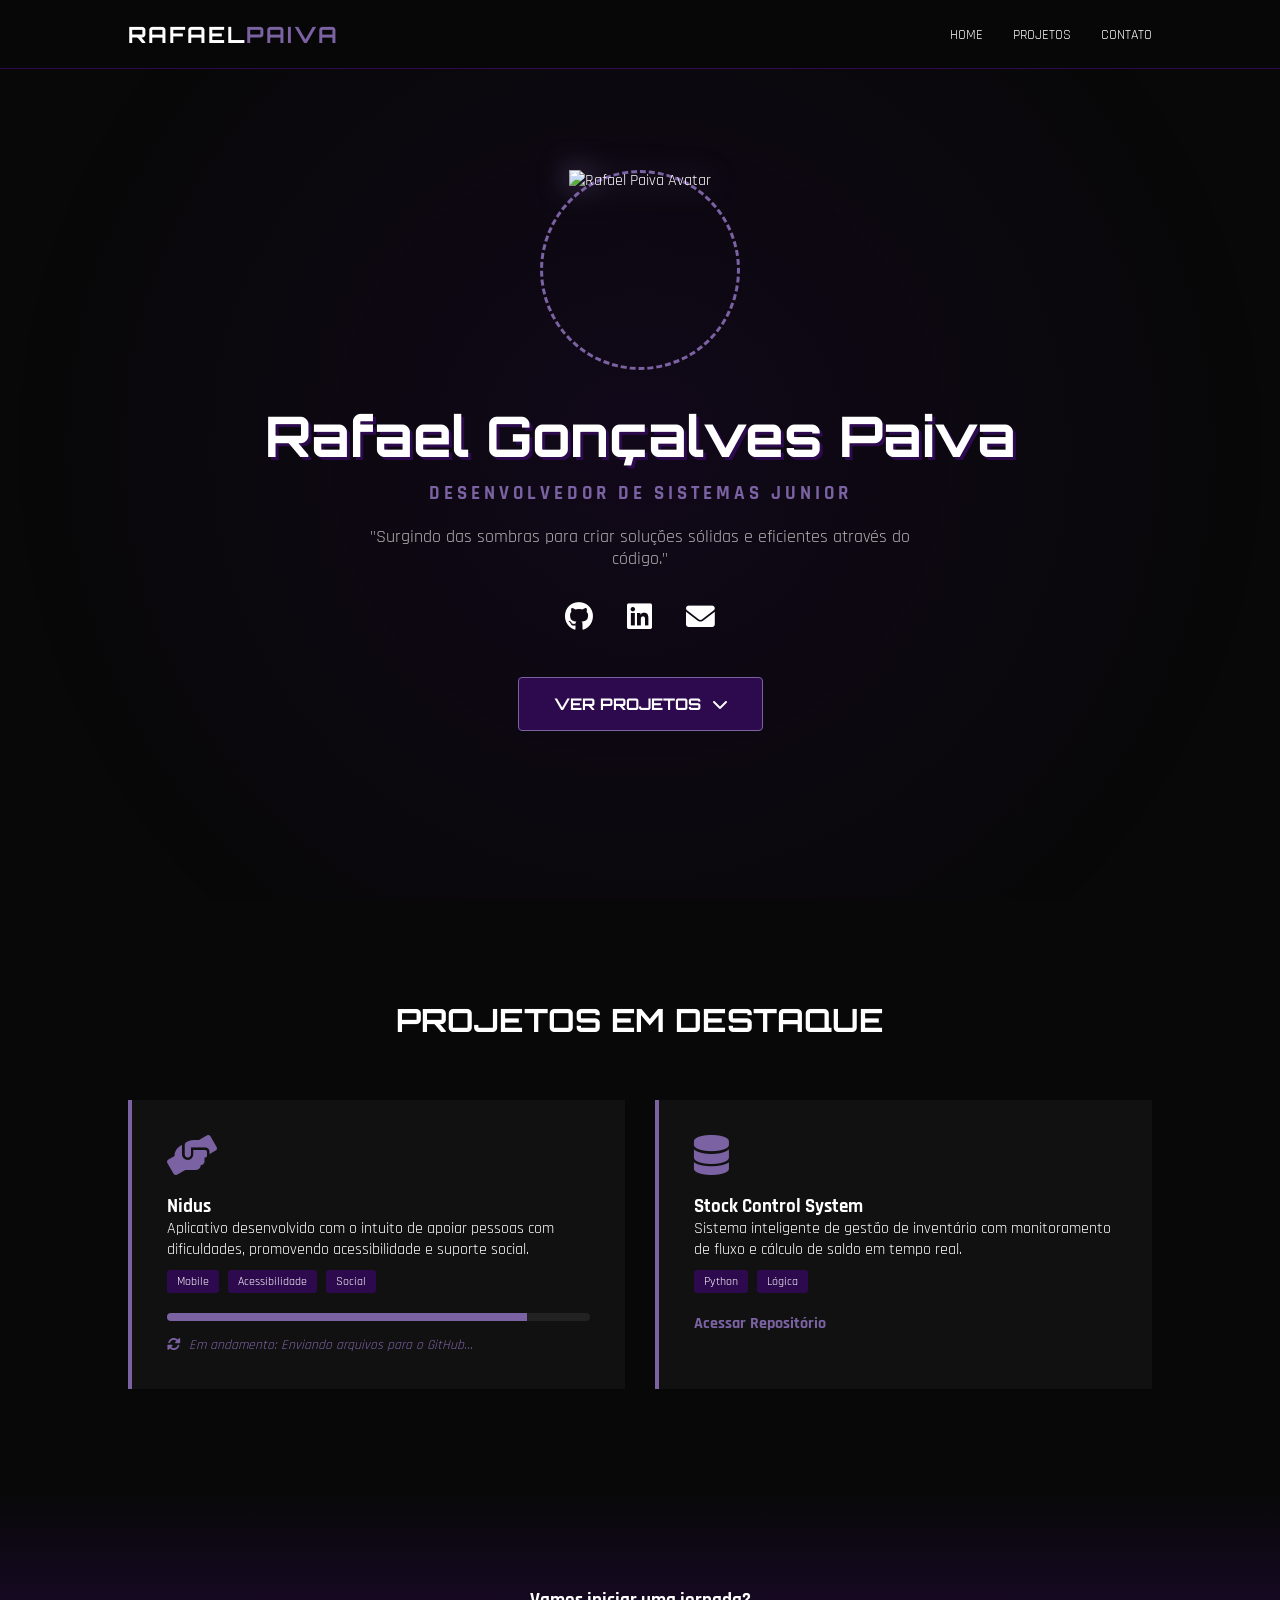
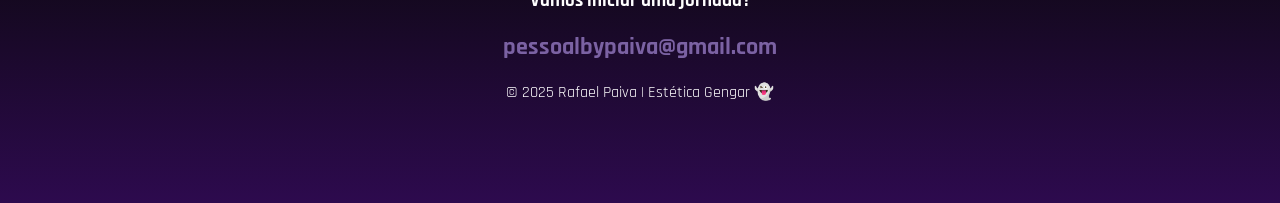
==== index.html @ 77293645 "Add files via upload Primeiro upload do meu portfólio" ====
<!DOCTYPE html>
<html lang="pt-br">
<head>
    <meta charset="UTF-8">
    <meta name="viewport" content="width=device-width, initial-scale=1.0">
    <title>Rafael Paiva | Dev Jr</title>
    <link rel="stylesheet" href="https://cdnjs.cloudflare.com/ajax/libs/font-awesome/6.0.0/css/all.min.css">
    <link href="https://fonts.googleapis.com/css2?family=Orbitron:wght@400;700&family=Rajdhani:wght@300;500;700&display=swap" rel="stylesheet">
    <link rel="stylesheet" href="style.css">
</head>
<body>

    <div class="fog-overlay"></div>

    <img src="https://assets.pokemon.com/assets/cms2/img/pokedex/full/094.png" id="ghost-gengar" class="hidden">
    <audio id="ghost-sound" src="https://www.myinstants.com/media/sounds/gengar.mp3"></audio>

    <nav>
        <div class="logo">RAFAEL<span class="highlight">PAIVA</span></div>
        <ul>
            <li><a href="#home">Home</a></li>
            <li><a href="#projetos">Projetos</a></li>
            <li><a href="#contato">Contato</a></li>
        </ul>
    </nav>

    <header id="home">
        <div class="hero-content">
            <div class="profile-card" title="Clique para um susto!">
                <div class="profile-ring"></div>
                <img src="https://assets.pokemon.com/assets/cms2/img/pokedex/full/094.png" alt="Rafael Paiva Avatar" class="profile-img">
            </div>

            <h1 class="glitch-text">Rafael Gonçalves Paiva</h1>
            <p class="role">DESENVOLVEDOR DE SISTEMAS JUNIOR</p>
            <p class="bio">"Surgindo das sombras para criar soluções sólidas e eficientes através do código."</p>
            
            <div class="social-box">
                <a href="https://github.com/Donaikk" target="_blank" title="GitHub"><i class="fab fa-github"></i></a>
                <a href="https://www.linkedin.com/in/rafael-paiva-1962093a1" target="_blank" title="LinkedIn"><i class="fab fa-linkedin"></i></a>
                <a href="mailto:pessoalbypaiva@gmail.com" title="E-mail"><i class="fas fa-envelope"></i></a>
            </div>
            
            <a href="#projetos" class="cta-button">VER PROJETOS <i class="fas fa-chevron-down"></i></a>
        </div>
    </header>

    <section id="projetos">
        <h2 class="section-title">PROJETOS EM DESTAQUE</h2>
        <div class="grid">
            
            <div class="project-card">
                <i class="fas fa-hands-helping project-icon"></i>
                <h3>Nidus</h3>
                <p>Aplicativo desenvolvido com o intuito de apoiar pessoas com dificuldades, promovendo acessibilidade e suporte social.</p>
                <div class="tags"><span>Mobile</span> <span>Acessibilidade</span> <span>Social</span></div>
                <div class="status-bar">
                    <div class="progress" style="width: 85%;"></div>
                </div>
                <p class="upload-text"><i class="fas fa-sync-alt fa-spin"></i> Em andamento: Enviando arquivos para o GitHub...</p>
            </div>

            <div class="project-card">
                <i class="fas fa-database project-icon"></i>
                <h3>Stock Control System</h3>
                <p>Sistema inteligente de gestão de inventário com monitoramento de fluxo e cálculo de saldo em tempo real.</p>
                <div class="tags"><span>Python</span> <span>Lógica</span></div>
                <a href="https://github.com/Donaikk" target="_blank" class="link-github">Acessar Repositório</a>
            </div>

        </div>
    </section>

    <footer id="contato">
        <div class="footer-content">
            <h3>Vamos iniciar uma jornada?</h3>
            <a href="mailto:pessoalbypaiva@gmail.com" class="contact-link">pessoalbypaiva@gmail.com</a>
            <p>&copy; 2025 Rafael Paiva | Estética Gengar 👻</p>
        </div>
    </footer>

    <script src="script.js"></script>
</body>
</html>
---- style.css ----
/* Configurações de Cores e Fontes */
:root {
    --bg-dark: #080808;
    --gengar-purple: #7B62A3;
    --gengar-dark: #2d0a4e;
    --gengar-eye: #ff1744;
    --text-gray: #b0b0b0;
    --font-main: 'Rajdhani', sans-serif;
    --font-header: 'Orbitron', sans-serif;
}

* { 
    margin: 0; 
    padding: 0; 
    box-sizing: border-box; 
}

body {
    background-color: var(--bg-dark);
    color: white;
    font-family: var(--font-main);
    overflow-x: hidden;
    scroll-behavior: smooth;
}

/* Efeito de Névoa de fundo */
.fog-overlay {
    position: fixed;
    top: 0; left: 0; width: 100%; height: 100%;
    background: radial-gradient(circle at 50% 50%, rgba(45, 10, 78, 0.25) 0%, transparent 80%);
    pointer-events: none;
    z-index: 0;
}

/* Navegação */
nav {
    display: flex;
    justify-content: space-between;
    align-items: center;
    padding: 20px 10%;
    background: rgba(8, 8, 8, 0.9);
    position: fixed; 
    width: 100%; 
    z-index: 100;
    border-bottom: 1px solid var(--gengar-dark);
    backdrop-filter: blur(10px);
}

.logo { font-family: var(--font-header); font-weight: bold; font-size: 1.4rem; letter-spacing: 2px; }
.highlight { color: var(--gengar-purple); }

nav ul { display: flex; list-style: none; gap: 30px; }
nav a { color: white; text-decoration: none; text-transform: uppercase; font-size: 0.9rem; transition: 0.3s; }
nav a:hover { color: var(--gengar-eye); }

/* Seção Principal (Hero) */
header {
    height: 100vh;
    display: flex;
    align-items: center;
    justify-content: center;
    position: relative;
    z-index: 1;
}

.hero-content { 
    text-align: center; 
    display: flex;
    flex-direction: column;
    align-items: center; 
    width: 100%;
    padding: 20px;
}

/* Avatar Gengar com Efeito Vermelho no Hover */
.profile-card {
    position: relative;
    width: 200px;
    height: 200px;
    margin-bottom: 30px;
    cursor: pointer;
}

.profile-img {
    width: 100%;
    height: 100%;
    object-fit: contain;
    position: relative;
    z-index: 2;
    filter: drop-shadow(0 0 15px var(--gengar-purple));
    transition: 0.5s;
}

.profile-ring {
    position: absolute;
    top: 0; left: 0; width: 100%; height: 100%;
    border-radius: 50%;
    border: 3px dashed var(--gengar-purple);
    animation: rotate 12s linear infinite;
    transition: 0.5s;
}

.profile-card:hover .profile-ring { 
    border-color: var(--gengar-eye); 
    box-shadow: 0 0 25px var(--gengar-eye); 
}

.profile-card:hover .profile-img { 
    filter: drop-shadow(0 0 20px var(--gengar-eye)); 
}

@keyframes rotate { from { transform: rotate(0deg); } to { transform: rotate(360deg); } }

/* Textos Hero */
.glitch-text {
    font-family: var(--font-header);
    font-size: clamp(1.8rem, 5vw, 3.5rem);
    margin-bottom: 10px;
    text-shadow: 3px 3px var(--gengar-dark);
}

.role {
    font-size: 1.2rem;
    color: var(--gengar-purple);
    font-weight: 700;
    letter-spacing: 4px;
    margin-bottom: 20px;
}

.bio { max-width: 600px; font-size: 1.1rem; color: var(--text-gray); margin-bottom: 30px; }

.social-box a {
    font-size: 1.8rem;
    color: white;
    margin: 0 15px;
    transition: 0.3s;
}

.social-box a:hover { color: var(--gengar-eye); transform: translateY(-5px); }

/* Botão Centralizado */
.cta-button {
    display: flex;
    align-items: center;
    gap: 12px;
    margin-top: 40px;
    padding: 16px 35px;
    background: var(--gengar-dark);
    border: 1px solid var(--gengar-purple);
    color: white;
    text-decoration: none;
    font-weight: bold;
    border-radius: 4px;
    transition: 0.3s;
    width: fit-content;
    font-family: var(--font-header);
}

.cta-button:hover { 
    background: var(--gengar-eye); 
    border-color: white; 
    box-shadow: 0 0 20px rgba(255, 23, 68, 0.4);
    transform: translateY(-3px);
}

/* Grid de Projetos */
#projetos { padding: 100px 10%; position: relative; z-index: 1; }
.section-title { text-align: center; margin-bottom: 60px; font-family: var(--font-header); font-size: 2rem; }

.grid {
    display: grid;
    grid-template-columns: repeat(auto-fit, minmax(300px, 1fr));
    gap: 30px;
}

.project-card {
    background: #111;
    padding: 35px;
    border-left: 4px solid var(--gengar-purple);
    transition: 0.3s;
    position: relative;
}

.project-card:hover { border-left-color: var(--gengar-eye); background: #161616; transform: translateY(-5px); }

.project-icon { font-size: 2.5rem; color: var(--gengar-purple); margin-bottom: 20px; }

.tags span {
    display: inline-block;
    background: var(--gengar-dark);
    padding: 4px 10px;
    font-size: 0.75rem;
    border-radius: 3px;
    margin: 10px 5px 0 0;
}

.link-github { display: block; margin-top: 20px; color: var(--gengar-purple); text-decoration: none; font-weight: bold; }
.link-github:hover { color: var(--gengar-eye); }

/* Estilo Especial para Nidus (Upload em andamento) */
.status-bar { background: #222; height: 8px; border-radius: 4px; margin-top: 20px; overflow: hidden; }
.progress { background: var(--gengar-purple); height: 100%; transition: width 0.5s; }

.upload-text {
    font-size: 0.85rem;
    color: var(--gengar-purple);
    margin-top: 15px;
    font-style: italic;
    display: flex;
    align-items: center;
    gap: 8px;
}

/* Footer */
footer {
    padding: 100px 10%;
    text-align: center;
    background: linear-gradient(to top, var(--gengar-dark), var(--bg-dark));
}

.contact-link {
    font-size: 1.5rem;
    color: var(--gengar-purple);
    text-decoration: none;
    font-weight: bold;
    display: block;
    margin: 20px 0;
}

.contact-link:hover { color: var(--gengar-eye); }

/* CSS DO EASTER EGG */
#ghost-gengar {
    position: fixed; width: 120px; opacity: 0; z-index: 9999;
    pointer-events: none; transition: opacity 0.3s ease, transform 0.3s ease;
}
#ghost-gengar.visible { opacity: 0.7; transform: scale(1.2); }
.hidden { display: none; }

/* Responsividade */
@media (max-width: 768px) {
    nav ul { display: none; }
    .glitch-text { font-size: 2.2rem; }
}
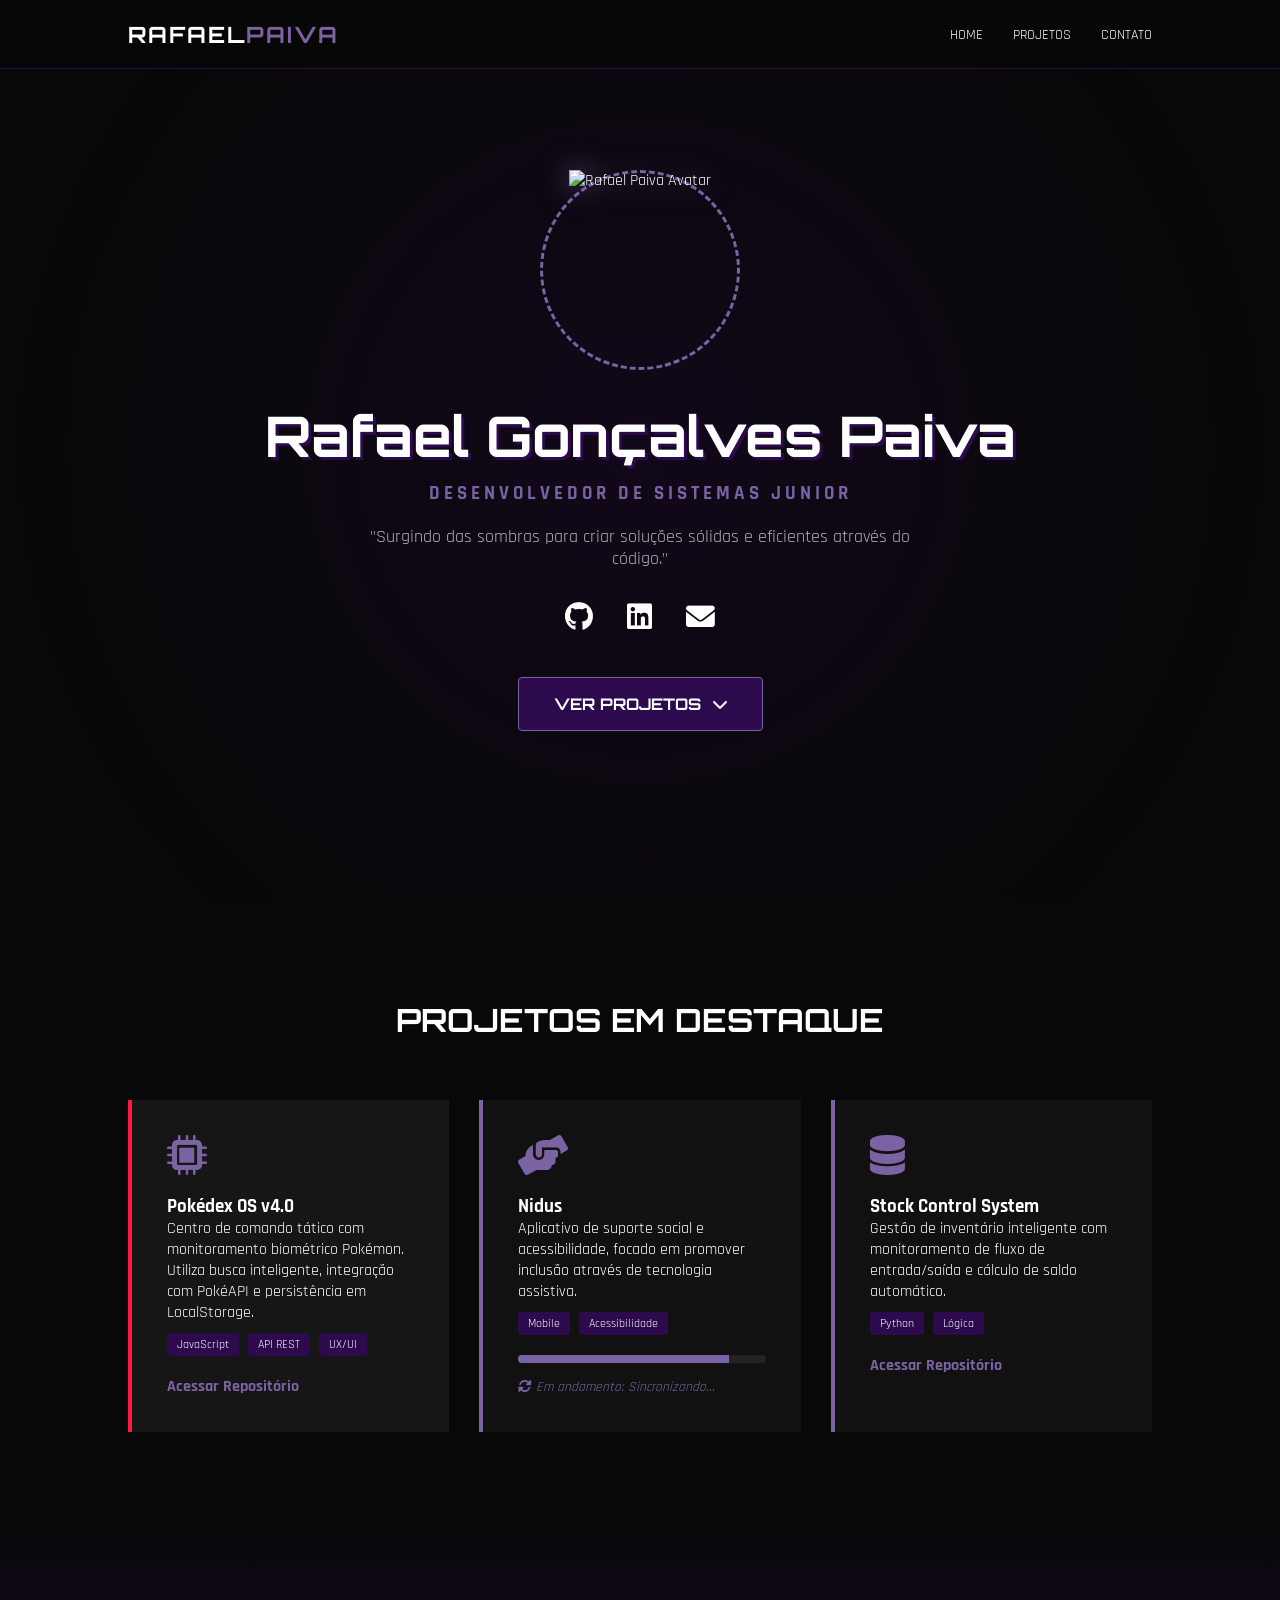
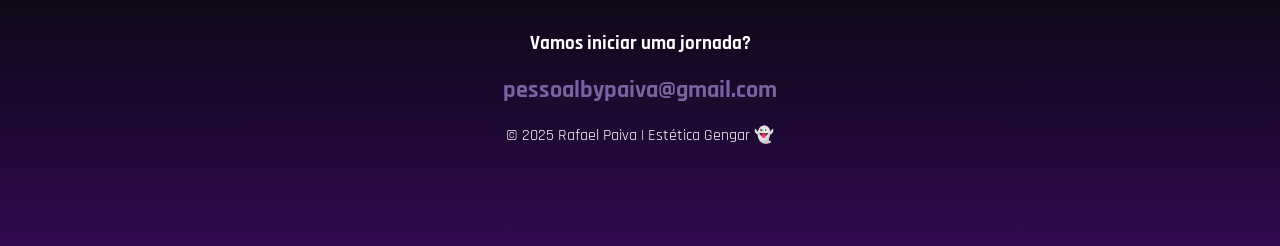
==== commit 7d873f1b: "Add files via upload" ====
--- a/index.html
+++ b/index.html
@@ -49,21 +49,29 @@
         <h2 class="section-title">PROJETOS EM DESTAQUE</h2>
         <div class="grid">
             
+            <div class="project-card highlighted">
+                <i class="fas fa-microchip project-icon"></i>
+                <h3>Pokédex OS v4.0</h3>
+                <p>Centro de comando tático com monitoramento biométrico Pokémon. Utiliza busca inteligente, integração com PokéAPI e persistência em LocalStorage.</p>
+                <div class="tags"><span>JavaScript</span> <span>API REST</span> <span>UX/UI</span></div>
+                <a href="https://github.com/Donaikk/Pok-dex-OS-v4.0---Command-Center" target="_blank" class="link-github">Acessar Repositório</a>
+            </div>
+
             <div class="project-card">
                 <i class="fas fa-hands-helping project-icon"></i>
                 <h3>Nidus</h3>
-                <p>Aplicativo desenvolvido com o intuito de apoiar pessoas com dificuldades, promovendo acessibilidade e suporte social.</p>
-                <div class="tags"><span>Mobile</span> <span>Acessibilidade</span> <span>Social</span></div>
+                <p>Aplicativo de suporte social e acessibilidade, focado em promover inclusão através de tecnologia assistiva.</p>
+                <div class="tags"><span>Mobile</span> <span>Acessibilidade</span></div>
                 <div class="status-bar">
                     <div class="progress" style="width: 85%;"></div>
                 </div>
-                <p class="upload-text"><i class="fas fa-sync-alt fa-spin"></i> Em andamento: Enviando arquivos para o GitHub...</p>
+                <p class="upload-text"><i class="fas fa-sync-alt fa-spin"></i> Em andamento: Sincronizando...</p>
             </div>
 
             <div class="project-card">
                 <i class="fas fa-database project-icon"></i>
                 <h3>Stock Control System</h3>
-                <p>Sistema inteligente de gestão de inventário com monitoramento de fluxo e cálculo de saldo em tempo real.</p>
+                <p>Gestão de inventário inteligente com monitoramento de fluxo de entrada/saída e cálculo de saldo automático.</p>
                 <div class="tags"><span>Python</span> <span>Lógica</span></div>
                 <a href="https://github.com/Donaikk" target="_blank" class="link-github">Acessar Repositório</a>
             </div>
--- a/style.css
+++ b/style.css
@@ -1,4 +1,3 @@
-/* Configurações de Cores e Fontes */
 :root {
     --bg-dark: #080808;
     --gengar-purple: #7B62A3;
@@ -9,11 +8,7 @@
     --font-header: 'Orbitron', sans-serif;
 }
 
-* { 
-    margin: 0; 
-    padding: 0; 
-    box-sizing: border-box; 
-}
+* { margin: 0; padding: 0; box-sizing: border-box; }
 
 body {
     background-color: var(--bg-dark);
@@ -23,7 +18,6 @@
     scroll-behavior: smooth;
 }
 
-/* Efeito de Névoa de fundo */
 .fog-overlay {
     position: fixed;
     top: 0; left: 0; width: 100%; height: 100%;
@@ -32,18 +26,11 @@
     z-index: 0;
 }
 
-/* Navegação */
 nav {
-    display: flex;
-    justify-content: space-between;
-    align-items: center;
-    padding: 20px 10%;
-    background: rgba(8, 8, 8, 0.9);
-    position: fixed; 
-    width: 100%; 
-    z-index: 100;
-    border-bottom: 1px solid var(--gengar-dark);
-    backdrop-filter: blur(10px);
+    display: flex; justify-content: space-between; align-items: center;
+    padding: 20px 10%; background: rgba(8, 8, 8, 0.9);
+    position: fixed; width: 100%; z-index: 100;
+    border-bottom: 1px solid var(--gengar-dark); backdrop-filter: blur(10px);
 }
 
 .logo { font-family: var(--font-header); font-weight: bold; font-size: 1.4rem; letter-spacing: 2px; }
@@ -53,192 +40,53 @@
 nav a { color: white; text-decoration: none; text-transform: uppercase; font-size: 0.9rem; transition: 0.3s; }
 nav a:hover { color: var(--gengar-eye); }
 
-/* Seção Principal (Hero) */
-header {
-    height: 100vh;
-    display: flex;
-    align-items: center;
-    justify-content: center;
-    position: relative;
-    z-index: 1;
-}
+header { height: 100vh; display: flex; align-items: center; justify-content: center; position: relative; z-index: 1; }
+.hero-content { text-align: center; display: flex; flex-direction: column; align-items: center; width: 100%; padding: 20px; }
 
-.hero-content { 
-    text-align: center; 
-    display: flex;
-    flex-direction: column;
-    align-items: center; 
-    width: 100%;
-    padding: 20px;
-}
+.profile-card { position: relative; width: 200px; height: 200px; margin-bottom: 30px; cursor: pointer; }
+.profile-img { width: 100%; height: 100%; object-fit: contain; position: relative; z-index: 2; filter: drop-shadow(0 0 15px var(--gengar-purple)); transition: 0.5s; }
+.profile-ring { position: absolute; top: 0; left: 0; width: 100%; height: 100%; border-radius: 50%; border: 3px dashed var(--gengar-purple); animation: rotate 12s linear infinite; }
 
-/* Avatar Gengar com Efeito Vermelho no Hover */
-.profile-card {
-    position: relative;
-    width: 200px;
-    height: 200px;
-    margin-bottom: 30px;
-    cursor: pointer;
-}
-
-.profile-img {
-    width: 100%;
-    height: 100%;
-    object-fit: contain;
-    position: relative;
-    z-index: 2;
-    filter: drop-shadow(0 0 15px var(--gengar-purple));
-    transition: 0.5s;
-}
-
-.profile-ring {
-    position: absolute;
-    top: 0; left: 0; width: 100%; height: 100%;
-    border-radius: 50%;
-    border: 3px dashed var(--gengar-purple);
-    animation: rotate 12s linear infinite;
-    transition: 0.5s;
-}
-
-.profile-card:hover .profile-ring { 
-    border-color: var(--gengar-eye); 
-    box-shadow: 0 0 25px var(--gengar-eye); 
-}
-
-.profile-card:hover .profile-img { 
-    filter: drop-shadow(0 0 20px var(--gengar-eye)); 
-}
+.profile-card:hover .profile-ring { border-color: var(--gengar-eye); box-shadow: 0 0 25px var(--gengar-eye); }
+.profile-card:hover .profile-img { filter: drop-shadow(0 0 20px var(--gengar-eye)); }
 
 @keyframes rotate { from { transform: rotate(0deg); } to { transform: rotate(360deg); } }
 
-/* Textos Hero */
-.glitch-text {
-    font-family: var(--font-header);
-    font-size: clamp(1.8rem, 5vw, 3.5rem);
-    margin-bottom: 10px;
-    text-shadow: 3px 3px var(--gengar-dark);
-}
-
-.role {
-    font-size: 1.2rem;
-    color: var(--gengar-purple);
-    font-weight: 700;
-    letter-spacing: 4px;
-    margin-bottom: 20px;
-}
-
+.glitch-text { font-family: var(--font-header); font-size: clamp(1.8rem, 5vw, 3.5rem); margin-bottom: 10px; text-shadow: 3px 3px var(--gengar-dark); }
+.role { font-size: 1.2rem; color: var(--gengar-purple); font-weight: 700; letter-spacing: 4px; margin-bottom: 20px; }
 .bio { max-width: 600px; font-size: 1.1rem; color: var(--text-gray); margin-bottom: 30px; }
 
-.social-box a {
-    font-size: 1.8rem;
-    color: white;
-    margin: 0 15px;
-    transition: 0.3s;
-}
-
+.social-box a { font-size: 1.8rem; color: white; margin: 0 15px; transition: 0.3s; }
 .social-box a:hover { color: var(--gengar-eye); transform: translateY(-5px); }
 
-/* Botão Centralizado */
 .cta-button {
-    display: flex;
-    align-items: center;
-    gap: 12px;
-    margin-top: 40px;
-    padding: 16px 35px;
-    background: var(--gengar-dark);
-    border: 1px solid var(--gengar-purple);
-    color: white;
-    text-decoration: none;
-    font-weight: bold;
-    border-radius: 4px;
-    transition: 0.3s;
-    width: fit-content;
-    font-family: var(--font-header);
+    display: flex; align-items: center; gap: 12px; margin-top: 40px; padding: 16px 35px;
+    background: var(--gengar-dark); border: 1px solid var(--gengar-purple);
+    color: white; text-decoration: none; font-weight: bold; border-radius: 4px;
+    transition: 0.3s; font-family: var(--font-header);
 }
+.cta-button:hover { background: var(--gengar-eye); border-color: white; box-shadow: 0 0 20px rgba(255, 23, 68, 0.4); transform: translateY(-3px); }
 
-.cta-button:hover { 
-    background: var(--gengar-eye); 
-    border-color: white; 
-    box-shadow: 0 0 20px rgba(255, 23, 68, 0.4);
-    transform: translateY(-3px);
-}
-
-/* Grid de Projetos */
 #projetos { padding: 100px 10%; position: relative; z-index: 1; }
 .section-title { text-align: center; margin-bottom: 60px; font-family: var(--font-header); font-size: 2rem; }
 
-.grid {
-    display: grid;
-    grid-template-columns: repeat(auto-fit, minmax(300px, 1fr));
-    gap: 30px;
-}
-
-.project-card {
-    background: #111;
-    padding: 35px;
-    border-left: 4px solid var(--gengar-purple);
-    transition: 0.3s;
-    position: relative;
-}
-
-.project-card:hover { border-left-color: var(--gengar-eye); background: #161616; transform: translateY(-5px); }
+.grid { display: grid; grid-template-columns: repeat(auto-fit, minmax(300px, 1fr)); gap: 30px; }
+.project-card { background: #111; padding: 35px; border-left: 4px solid var(--gengar-purple); transition: 0.3s; position: relative; }
+.project-card.highlighted { border-left-color: var(--gengar-eye); background: #161616; }
+.project-card:hover { transform: translateY(-5px); background: #161616; }
 
 .project-icon { font-size: 2.5rem; color: var(--gengar-purple); margin-bottom: 20px; }
-
-.tags span {
-    display: inline-block;
-    background: var(--gengar-dark);
-    padding: 4px 10px;
-    font-size: 0.75rem;
-    border-radius: 3px;
-    margin: 10px 5px 0 0;
-}
-
+.tags span { display: inline-block; background: var(--gengar-dark); padding: 4px 10px; font-size: 0.75rem; border-radius: 3px; margin: 10px 5px 0 0; }
 .link-github { display: block; margin-top: 20px; color: var(--gengar-purple); text-decoration: none; font-weight: bold; }
 .link-github:hover { color: var(--gengar-eye); }
 
-/* Estilo Especial para Nidus (Upload em andamento) */
 .status-bar { background: #222; height: 8px; border-radius: 4px; margin-top: 20px; overflow: hidden; }
-.progress { background: var(--gengar-purple); height: 100%; transition: width 0.5s; }
+.progress { background: var(--gengar-purple); height: 100%; }
+.upload-text { font-size: 0.85rem; color: var(--gengar-purple); margin-top: 15px; font-style: italic; }
 
-.upload-text {
-    font-size: 0.85rem;
-    color: var(--gengar-purple);
-    margin-top: 15px;
-    font-style: italic;
-    display: flex;
-    align-items: center;
-    gap: 8px;
-}
+footer { padding: 100px 10%; text-align: center; background: linear-gradient(to top, var(--gengar-dark), var(--bg-dark)); }
+.contact-link { font-size: 1.5rem; color: var(--gengar-purple); text-decoration: none; font-weight: bold; display: block; margin: 20px 0; }
 
-/* Footer */
-footer {
-    padding: 100px 10%;
-    text-align: center;
-    background: linear-gradient(to top, var(--gengar-dark), var(--bg-dark));
-}
-
-.contact-link {
-    font-size: 1.5rem;
-    color: var(--gengar-purple);
-    text-decoration: none;
-    font-weight: bold;
-    display: block;
-    margin: 20px 0;
-}
-
-.contact-link:hover { color: var(--gengar-eye); }
-
-/* CSS DO EASTER EGG */
-#ghost-gengar {
-    position: fixed; width: 120px; opacity: 0; z-index: 9999;
-    pointer-events: none; transition: opacity 0.3s ease, transform 0.3s ease;
-}
+#ghost-gengar { position: fixed; width: 120px; opacity: 0; z-index: 9999; pointer-events: none; transition: 0.3s; }
 #ghost-gengar.visible { opacity: 0.7; transform: scale(1.2); }
-.hidden { display: none; }
-
-/* Responsividade */
-@media (max-width: 768px) {
-    nav ul { display: none; }
-    .glitch-text { font-size: 2.2rem; }
-}+.hidden { display: none; }
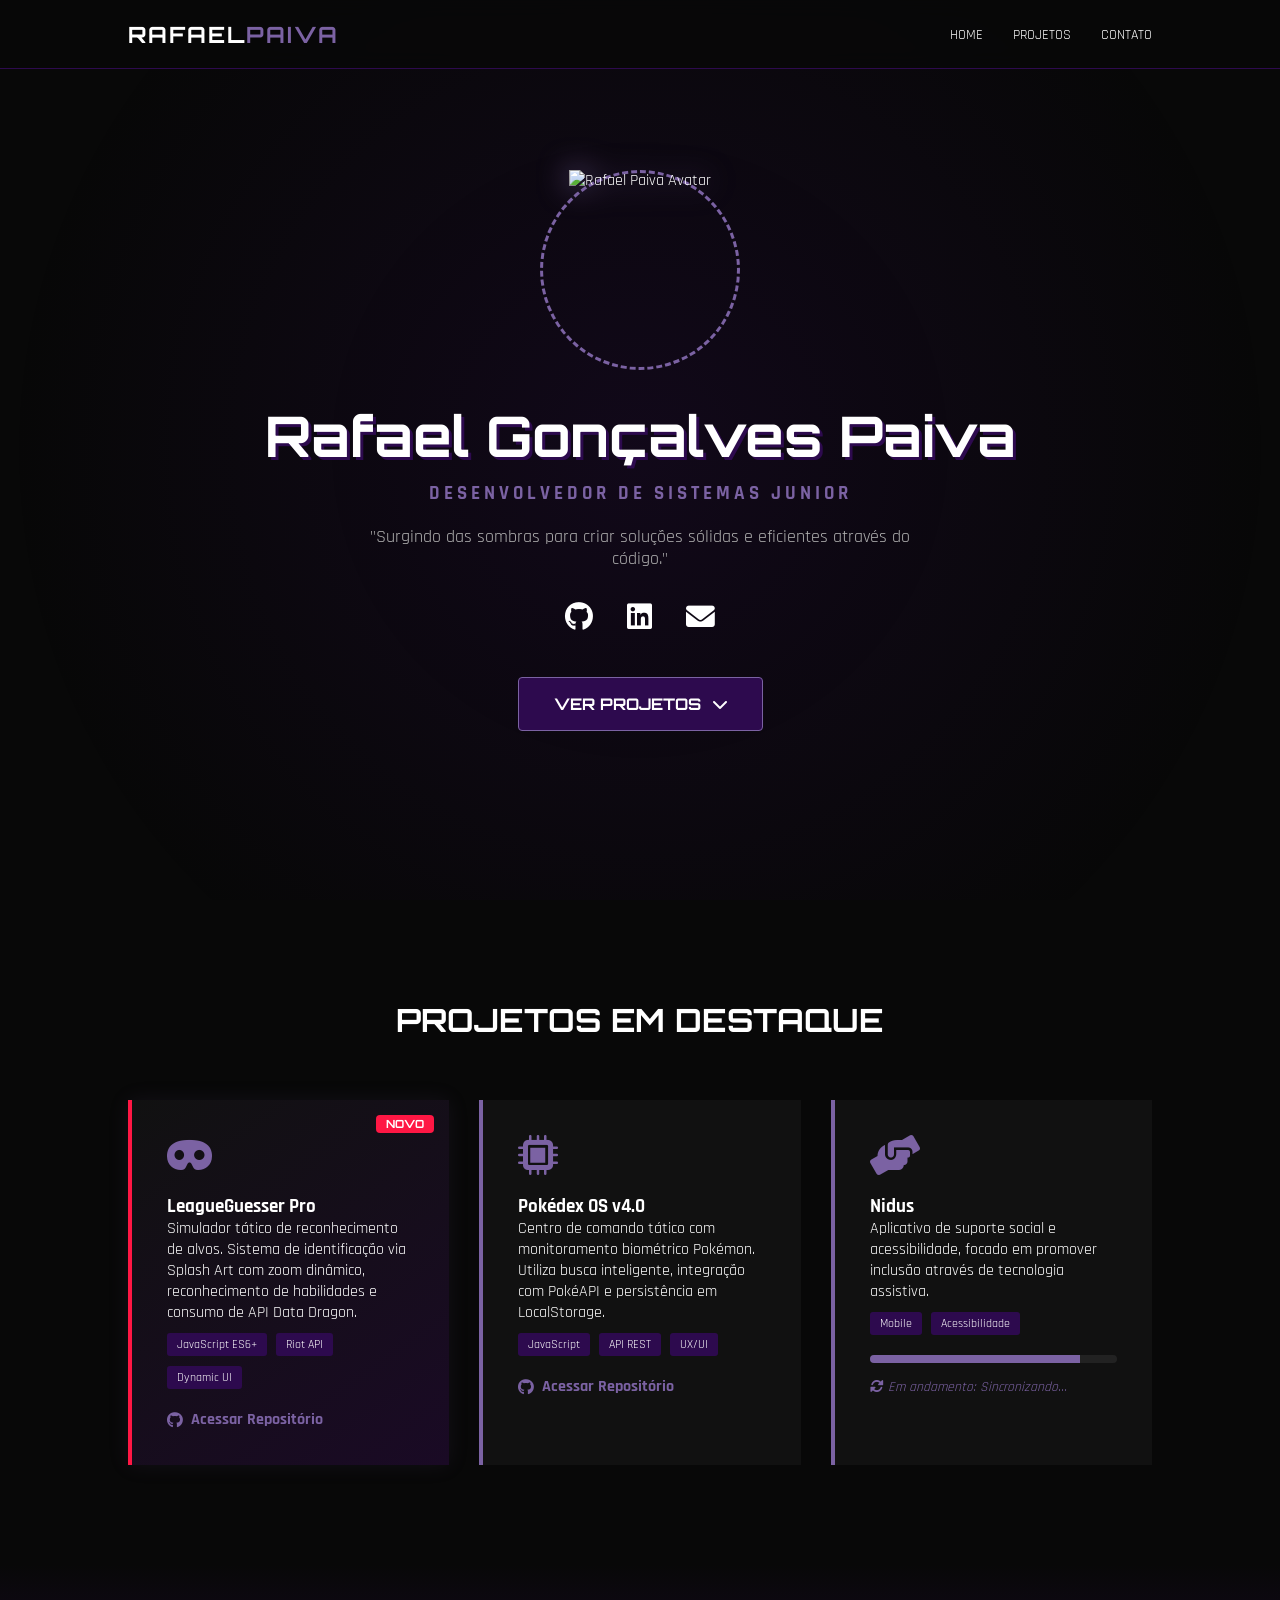
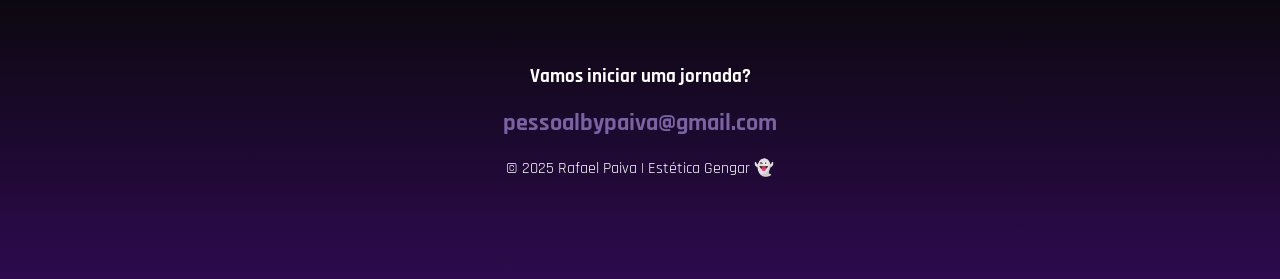
==== commit 814bb891: "Add files via upload" ====
--- a/index.html
+++ b/index.html
@@ -50,11 +50,20 @@
         <div class="grid">
             
             <div class="project-card highlighted">
+                <div class="badge">NOVO</div>
+                <i class="fas fa-mask project-icon"></i>
+                <h3>LeagueGuesser Pro</h3>
+                <p>Simulador tático de reconhecimento de alvos. Sistema de identificação via Splash Art com zoom dinâmico, reconhecimento de habilidades e consumo de API Data Dragon.</p>
+                <div class="tags"><span>JavaScript ES6+</span> <span>Riot API</span> <span>Dynamic UI</span></div>
+                <a href="https://github.com/Donaikk/leaguesser.git" target="_blank" class="link-github"><i class="fab fa-github"></i> Acessar Repositório</a>
+            </div>
+
+            <div class="project-card">
                 <i class="fas fa-microchip project-icon"></i>
                 <h3>Pokédex OS v4.0</h3>
                 <p>Centro de comando tático com monitoramento biométrico Pokémon. Utiliza busca inteligente, integração com PokéAPI e persistência em LocalStorage.</p>
                 <div class="tags"><span>JavaScript</span> <span>API REST</span> <span>UX/UI</span></div>
-                <a href="https://github.com/Donaikk/Pok-dex-OS-v4.0---Command-Center" target="_blank" class="link-github">Acessar Repositório</a>
+                <a href="https://github.com/Donaikk/Pok-dex-OS-v4.0---Command-Center" target="_blank" class="link-github"><i class="fab fa-github"></i> Acessar Repositório</a>
             </div>
 
             <div class="project-card">
@@ -66,14 +75,6 @@
                     <div class="progress" style="width: 85%;"></div>
                 </div>
                 <p class="upload-text"><i class="fas fa-sync-alt fa-spin"></i> Em andamento: Sincronizando...</p>
-            </div>
-
-            <div class="project-card">
-                <i class="fas fa-database project-icon"></i>
-                <h3>Stock Control System</h3>
-                <p>Gestão de inventário inteligente com monitoramento de fluxo de entrada/saída e cálculo de saldo automático.</p>
-                <div class="tags"><span>Python</span> <span>Lógica</span></div>
-                <a href="https://github.com/Donaikk" target="_blank" class="link-github">Acessar Repositório</a>
             </div>
 
         </div>
--- a/style.css
+++ b/style.css
@@ -71,13 +71,29 @@
 .section-title { text-align: center; margin-bottom: 60px; font-family: var(--font-header); font-size: 2rem; }
 
 .grid { display: grid; grid-template-columns: repeat(auto-fit, minmax(300px, 1fr)); gap: 30px; }
-.project-card { background: #111; padding: 35px; border-left: 4px solid var(--gengar-purple); transition: 0.3s; position: relative; }
-.project-card.highlighted { border-left-color: var(--gengar-eye); background: #161616; }
+.project-card { background: #111; padding: 35px; border-left: 4px solid var(--gengar-purple); transition: 0.3s; position: relative; overflow: hidden; }
+
+/* Estilo para Projeto Novo/Destaque */
+.project-card.highlighted { 
+    border-left-color: var(--gengar-eye); 
+    background: linear-gradient(145deg, #111, #1a0a25);
+    box-shadow: 0 0 20px rgba(123, 98, 163, 0.1);
+}
+
+.badge {
+    position: absolute;
+    top: 15px; right: 15px;
+    background: var(--gengar-eye);
+    color: white; font-size: 0.7rem; font-weight: bold;
+    padding: 2px 10px; border-radius: 4px; font-family: var(--font-header);
+    z-index: 5;
+}
+
 .project-card:hover { transform: translateY(-5px); background: #161616; }
+.project-icon { font-size: 2.5rem; color: var(--gengar-purple); margin-bottom: 20px; }
 
-.project-icon { font-size: 2.5rem; color: var(--gengar-purple); margin-bottom: 20px; }
 .tags span { display: inline-block; background: var(--gengar-dark); padding: 4px 10px; font-size: 0.75rem; border-radius: 3px; margin: 10px 5px 0 0; }
-.link-github { display: block; margin-top: 20px; color: var(--gengar-purple); text-decoration: none; font-weight: bold; }
+.link-github { display: flex; align-items: center; gap: 8px; margin-top: 20px; color: var(--gengar-purple); text-decoration: none; font-weight: bold; transition: 0.3s; }
 .link-github:hover { color: var(--gengar-eye); }
 
 .status-bar { background: #222; height: 8px; border-radius: 4px; margin-top: 20px; overflow: hidden; }
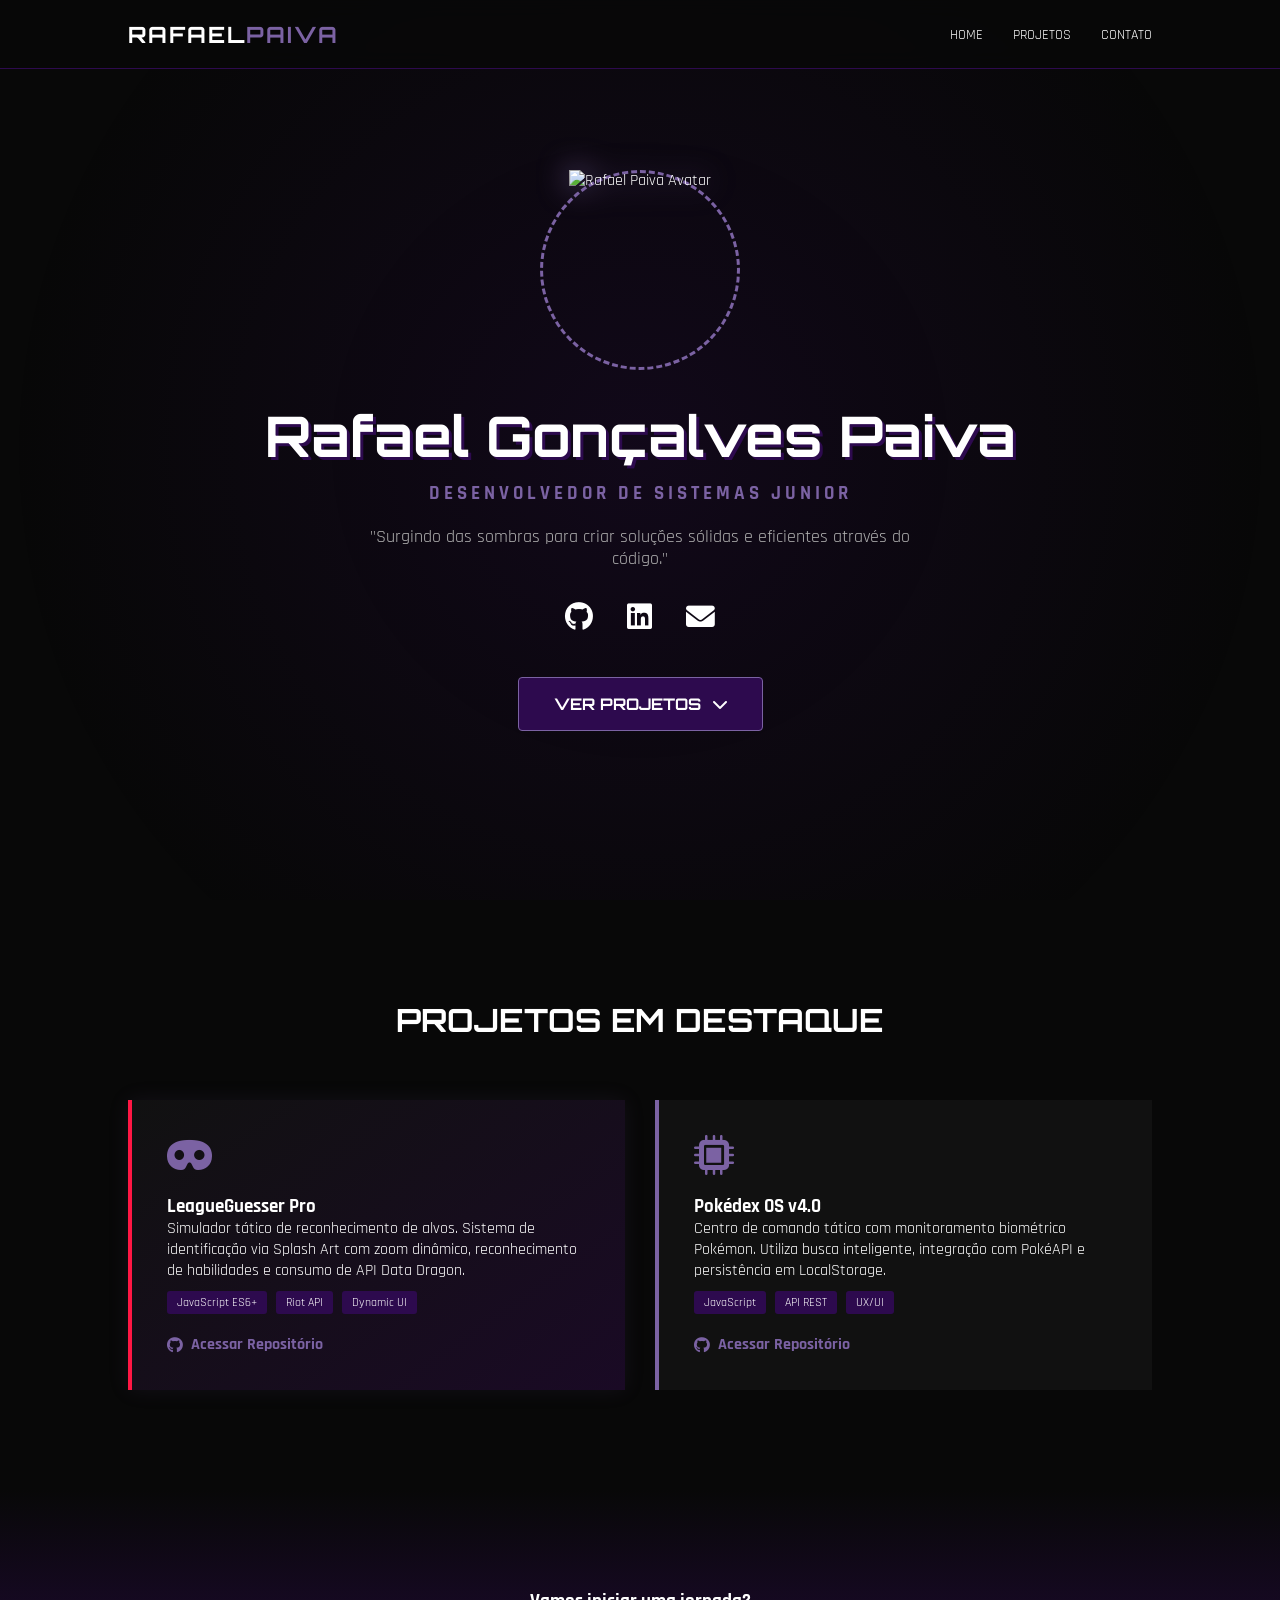
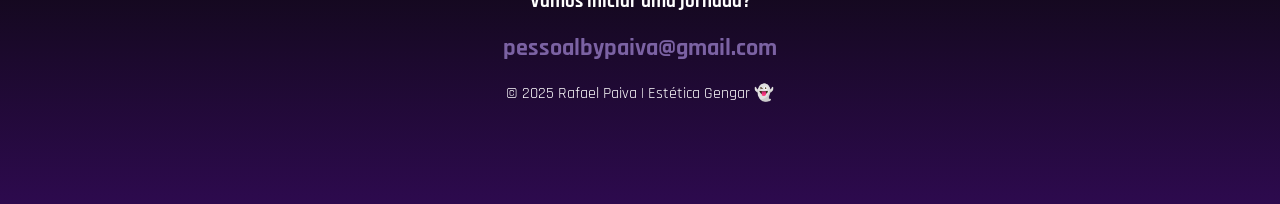
==== commit 85f2d49a: "Remove Nidus project and NOVO badge from LeagueGuesser Pro" ====
--- a/index.html
+++ b/index.html
@@ -1,93 +1,81 @@
-<!DOCTYPE html>
-<html lang="pt-br">
-<head>
-    <meta charset="UTF-8">
-    <meta name="viewport" content="width=device-width, initial-scale=1.0">
-    <title>Rafael Paiva | Dev Jr</title>
-    <link rel="stylesheet" href="https://cdnjs.cloudflare.com/ajax/libs/font-awesome/6.0.0/css/all.min.css">
-    <link href="https://fonts.googleapis.com/css2?family=Orbitron:wght@400;700&family=Rajdhani:wght@300;500;700&display=swap" rel="stylesheet">
-    <link rel="stylesheet" href="style.css">
-</head>
-<body>
-
-    <div class="fog-overlay"></div>
-
-    <img src="https://assets.pokemon.com/assets/cms2/img/pokedex/full/094.png" id="ghost-gengar" class="hidden">
-    <audio id="ghost-sound" src="https://www.myinstants.com/media/sounds/gengar.mp3"></audio>
-
-    <nav>
-        <div class="logo">RAFAEL<span class="highlight">PAIVA</span></div>
-        <ul>
-            <li><a href="#home">Home</a></li>
-            <li><a href="#projetos">Projetos</a></li>
-            <li><a href="#contato">Contato</a></li>
-        </ul>
-    </nav>
-
-    <header id="home">
-        <div class="hero-content">
-            <div class="profile-card" title="Clique para um susto!">
-                <div class="profile-ring"></div>
-                <img src="https://assets.pokemon.com/assets/cms2/img/pokedex/full/094.png" alt="Rafael Paiva Avatar" class="profile-img">
-            </div>
-
-            <h1 class="glitch-text">Rafael Gonçalves Paiva</h1>
-            <p class="role">DESENVOLVEDOR DE SISTEMAS JUNIOR</p>
-            <p class="bio">"Surgindo das sombras para criar soluções sólidas e eficientes através do código."</p>
-            
-            <div class="social-box">
-                <a href="https://github.com/Donaikk" target="_blank" title="GitHub"><i class="fab fa-github"></i></a>
-                <a href="https://www.linkedin.com/in/rafael-paiva-1962093a1" target="_blank" title="LinkedIn"><i class="fab fa-linkedin"></i></a>
-                <a href="mailto:pessoalbypaiva@gmail.com" title="E-mail"><i class="fas fa-envelope"></i></a>
-            </div>
-            
-            <a href="#projetos" class="cta-button">VER PROJETOS <i class="fas fa-chevron-down"></i></a>
-        </div>
-    </header>
-
-    <section id="projetos">
-        <h2 class="section-title">PROJETOS EM DESTAQUE</h2>
-        <div class="grid">
-            
-            <div class="project-card highlighted">
-                <div class="badge">NOVO</div>
-                <i class="fas fa-mask project-icon"></i>
-                <h3>LeagueGuesser Pro</h3>
-                <p>Simulador tático de reconhecimento de alvos. Sistema de identificação via Splash Art com zoom dinâmico, reconhecimento de habilidades e consumo de API Data Dragon.</p>
-                <div class="tags"><span>JavaScript ES6+</span> <span>Riot API</span> <span>Dynamic UI</span></div>
-                <a href="https://github.com/Donaikk/leaguesser.git" target="_blank" class="link-github"><i class="fab fa-github"></i> Acessar Repositório</a>
-            </div>
-
-            <div class="project-card">
-                <i class="fas fa-microchip project-icon"></i>
-                <h3>Pokédex OS v4.0</h3>
-                <p>Centro de comando tático com monitoramento biométrico Pokémon. Utiliza busca inteligente, integração com PokéAPI e persistência em LocalStorage.</p>
-                <div class="tags"><span>JavaScript</span> <span>API REST</span> <span>UX/UI</span></div>
-                <a href="https://github.com/Donaikk/Pok-dex-OS-v4.0---Command-Center" target="_blank" class="link-github"><i class="fab fa-github"></i> Acessar Repositório</a>
-            </div>
-
-            <div class="project-card">
-                <i class="fas fa-hands-helping project-icon"></i>
-                <h3>Nidus</h3>
-                <p>Aplicativo de suporte social e acessibilidade, focado em promover inclusão através de tecnologia assistiva.</p>
-                <div class="tags"><span>Mobile</span> <span>Acessibilidade</span></div>
-                <div class="status-bar">
-                    <div class="progress" style="width: 85%;"></div>
-                </div>
-                <p class="upload-text"><i class="fas fa-sync-alt fa-spin"></i> Em andamento: Sincronizando...</p>
-            </div>
-
-        </div>
-    </section>
-
-    <footer id="contato">
-        <div class="footer-content">
-            <h3>Vamos iniciar uma jornada?</h3>
-            <a href="mailto:pessoalbypaiva@gmail.com" class="contact-link">pessoalbypaiva@gmail.com</a>
-            <p>&copy; 2025 Rafael Paiva | Estética Gengar 👻</p>
-        </div>
-    </footer>
-
-    <script src="script.js"></script>
-</body>
+<!DOCTYPE html>
+<html lang="pt-br">
+<head>
+    <meta charset="UTF-8">
+    <meta name="viewport" content="width=device-width, initial-scale=1.0">
+    <title>Rafael Paiva | Dev Jr</title>
+    <link rel="stylesheet" href="https://cdnjs.cloudflare.com/ajax/libs/font-awesome/6.0.0/css/all.min.css">
+    <link href="https://fonts.googleapis.com/css2?family=Orbitron:wght@400;700&family=Rajdhani:wght@300;500;700&display=swap" rel="stylesheet">
+    <link rel="stylesheet" href="style.css">
+</head>
+<body>
+
+    <div class="fog-overlay"></div>
+
+    <img src="https://assets.pokemon.com/assets/cms2/img/pokedex/full/094.png" id="ghost-gengar" class="hidden">
+    <audio id="ghost-sound" src="https://www.myinstants.com/media/sounds/gengar.mp3"></audio>
+
+    <nav>
+        <div class="logo">RAFAEL<span class="highlight">PAIVA</span></div>
+        <ul>
+            <li><a href="#home">Home</a></li>
+            <li><a href="#projetos">Projetos</a></li>
+            <li><a href="#contato">Contato</a></li>
+        </ul>
+    </nav>
+
+    <header id="home">
+        <div class="hero-content">
+            <div class="profile-card" title="Clique para um susto!">
+                <div class="profile-ring"></div>
+                <img src="https://assets.pokemon.com/assets/cms2/img/pokedex/full/094.png" alt="Rafael Paiva Avatar" class="profile-img">
+            </div>
+
+            <h1 class="glitch-text">Rafael Gonçalves Paiva</h1>
+            <p class="role">DESENVOLVEDOR DE SISTEMAS JUNIOR</p>
+            <p class="bio">"Surgindo das sombras para criar soluções sólidas e eficientes através do código."</p>
+            
+            <div class="social-box">
+                <a href="https://github.com/Donaikk" target="_blank" title="GitHub"><i class="fab fa-github"></i></a>
+                <a href="https://www.linkedin.com/in/rafael-paiva-1962093a1" target="_blank" title="LinkedIn"><i class="fab fa-linkedin"></i></a>
+                <a href="mailto:pessoalbypaiva@gmail.com" title="E-mail"><i class="fas fa-envelope"></i></a>
+            </div>
+            
+            <a href="#projetos" class="cta-button">VER PROJETOS <i class="fas fa-chevron-down"></i></a>
+        </div>
+    </header>
+
+    <section id="projetos">
+        <h2 class="section-title">PROJETOS EM DESTAQUE</h2>
+        <div class="grid">
+            
+            <div class="project-card highlighted">
+                <i class="fas fa-mask project-icon"></i>
+                <h3>LeagueGuesser Pro</h3>
+                <p>Simulador tático de reconhecimento de alvos. Sistema de identificação via Splash Art com zoom dinâmico, reconhecimento de habilidades e consumo de API Data Dragon.</p>
+                <div class="tags"><span>JavaScript ES6+</span> <span>Riot API</span> <span>Dynamic UI</span></div>
+                <a href="https://github.com/Donaikk/leaguesser.git" target="_blank" class="link-github"><i class="fab fa-github"></i> Acessar Repositório</a>
+            </div>
+
+            <div class="project-card">
+                <i class="fas fa-microchip project-icon"></i>
+                <h3>Pokédex OS v4.0</h3>
+                <p>Centro de comando tático com monitoramento biométrico Pokémon. Utiliza busca inteligente, integração com PokéAPI e persistência em LocalStorage.</p>
+                <div class="tags"><span>JavaScript</span> <span>API REST</span> <span>UX/UI</span></div>
+                <a href="https://github.com/Donaikk/Pok-dex-OS-v4.0---Command-Center" target="_blank" class="link-github"><i class="fab fa-github"></i> Acessar Repositório</a>
+            </div>
+
+        </div>
+    </section>
+
+    <footer id="contato">
+        <div class="footer-content">
+            <h3>Vamos iniciar uma jornada?</h3>
+            <a href="mailto:pessoalbypaiva@gmail.com" class="contact-link">pessoalbypaiva@gmail.com</a>
+            <p>&copy; 2025 Rafael Paiva | Estética Gengar 👻</p>
+        </div>
+    </footer>
+
+    <script src="script.js"></script>
+</body>
 </html>
--- a/style.css
+++ b/style.css
@@ -105,4 +105,4 @@
 
 #ghost-gengar { position: fixed; width: 120px; opacity: 0; z-index: 9999; pointer-events: none; transition: 0.3s; }
 #ghost-gengar.visible { opacity: 0.7; transform: scale(1.2); }
-.hidden { display: none; }+.hidden { display: none; }
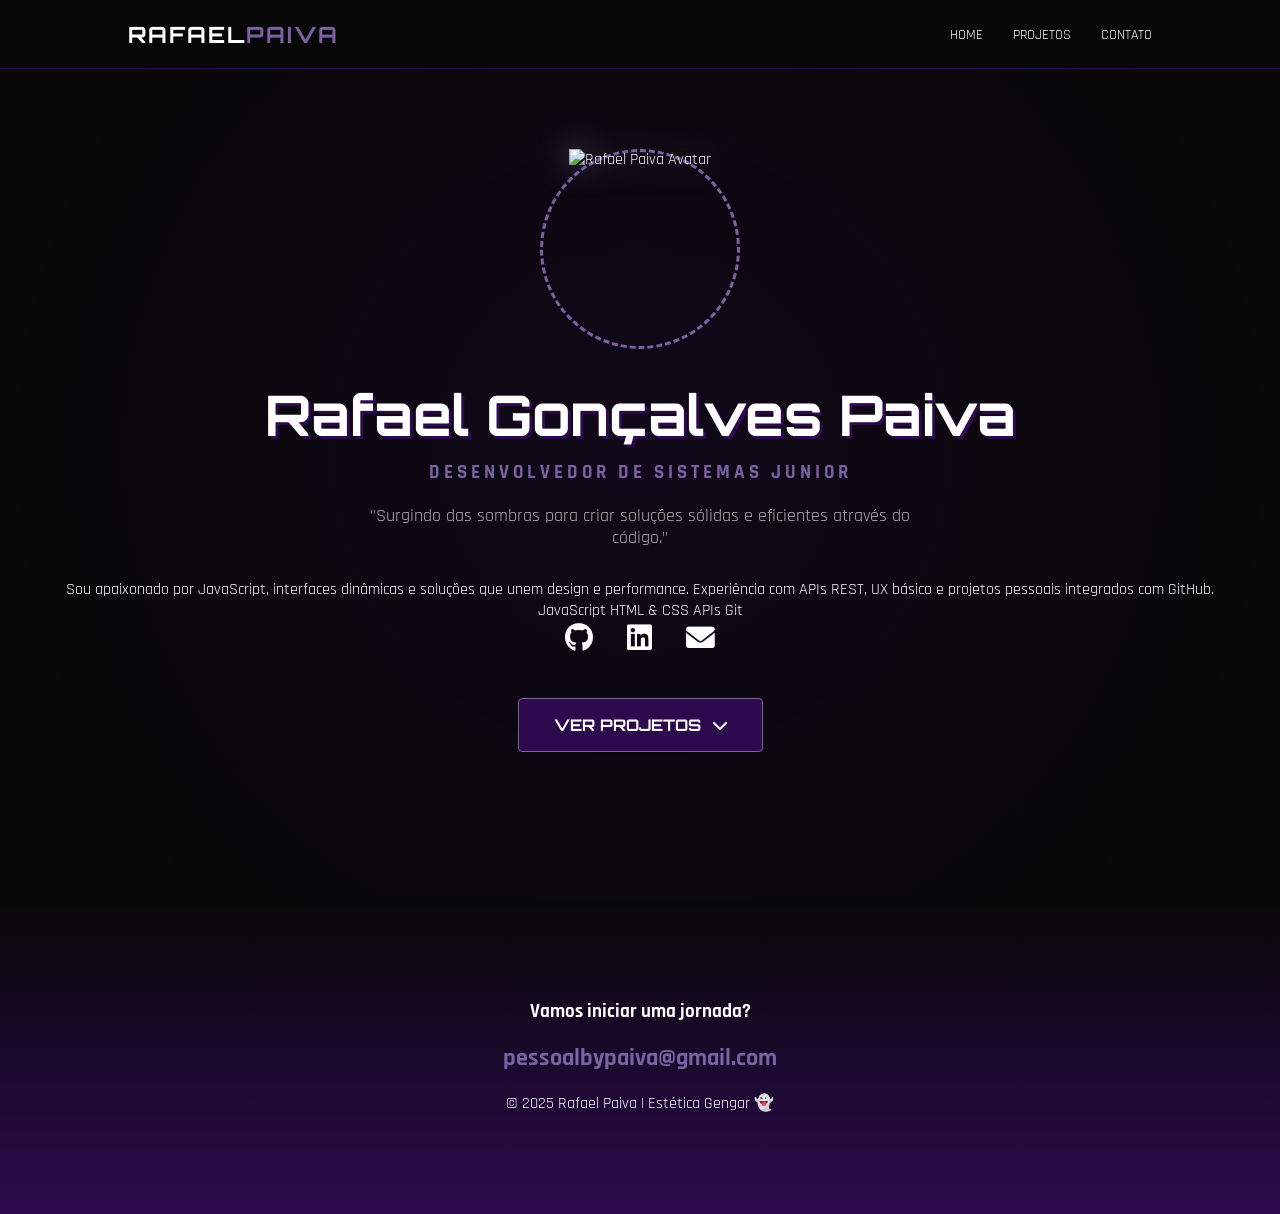
==== commit 95d5859c: "Move projects to projetos.html: update index.html navigation and remove projects section" ====
--- a/index.html
+++ b/index.html
@@ -18,8 +18,8 @@
     <nav>
         <div class="logo">RAFAEL<span class="highlight">PAIVA</span></div>
         <ul>
-            <li><a href="#home">Home</a></li>
-            <li><a href="#projetos">Projetos</a></li>
+            <li><a href="index.html">Home</a></li>
+            <li><a href="projetos.html">Projetos</a></li>
             <li><a href="#contato">Contato</a></li>
         </ul>
     </nav>
@@ -35,38 +35,25 @@
             <p class="role">DESENVOLVEDOR DE SISTEMAS JUNIOR</p>
             <p class="bio">"Surgindo das sombras para criar soluções sólidas e eficientes através do código."</p>
             
+            <div class="home-summary">
+                <p>Sou apaixonado por JavaScript, interfaces dinâmicas e soluções que unem design e performance. Experiência com APIs REST, UX básico e projetos pessoais integrados com GitHub.</p>
+                <div class="skills">
+                    <span>JavaScript</span>
+                    <span>HTML &amp; CSS</span>
+                    <span>APIs</span>
+                    <span>Git</span>
+                </div>
+            </div>
+
             <div class="social-box">
                 <a href="https://github.com/Donaikk" target="_blank" title="GitHub"><i class="fab fa-github"></i></a>
                 <a href="https://www.linkedin.com/in/rafael-paiva-1962093a1" target="_blank" title="LinkedIn"><i class="fab fa-linkedin"></i></a>
                 <a href="mailto:pessoalbypaiva@gmail.com" title="E-mail"><i class="fas fa-envelope"></i></a>
             </div>
             
-            <a href="#projetos" class="cta-button">VER PROJETOS <i class="fas fa-chevron-down"></i></a>
+            <a href="projetos.html" class="cta-button">VER PROJETOS <i class="fas fa-chevron-down"></i></a>
         </div>
     </header>
-
-    <section id="projetos">
-        <h2 class="section-title">PROJETOS EM DESTAQUE</h2>
-        <div class="grid">
-            
-            <div class="project-card highlighted">
-                <i class="fas fa-mask project-icon"></i>
-                <h3>LeagueGuesser Pro</h3>
-                <p>Simulador tático de reconhecimento de alvos. Sistema de identificação via Splash Art com zoom dinâmico, reconhecimento de habilidades e consumo de API Data Dragon.</p>
-                <div class="tags"><span>JavaScript ES6+</span> <span>Riot API</span> <span>Dynamic UI</span></div>
-                <a href="https://github.com/Donaikk/leaguesser.git" target="_blank" class="link-github"><i class="fab fa-github"></i> Acessar Repositório</a>
-            </div>
-
-            <div class="project-card">
-                <i class="fas fa-microchip project-icon"></i>
-                <h3>Pokédex OS v4.0</h3>
-                <p>Centro de comando tático com monitoramento biométrico Pokémon. Utiliza busca inteligente, integração com PokéAPI e persistência em LocalStorage.</p>
-                <div class="tags"><span>JavaScript</span> <span>API REST</span> <span>UX/UI</span></div>
-                <a href="https://github.com/Donaikk/Pok-dex-OS-v4.0---Command-Center" target="_blank" class="link-github"><i class="fab fa-github"></i> Acessar Repositório</a>
-            </div>
-
-        </div>
-    </section>
 
     <footer id="contato">
         <div class="footer-content">
@@ -78,4 +65,4 @@
 
     <script src="script.js"></script>
 </body>
-</html>+</html>
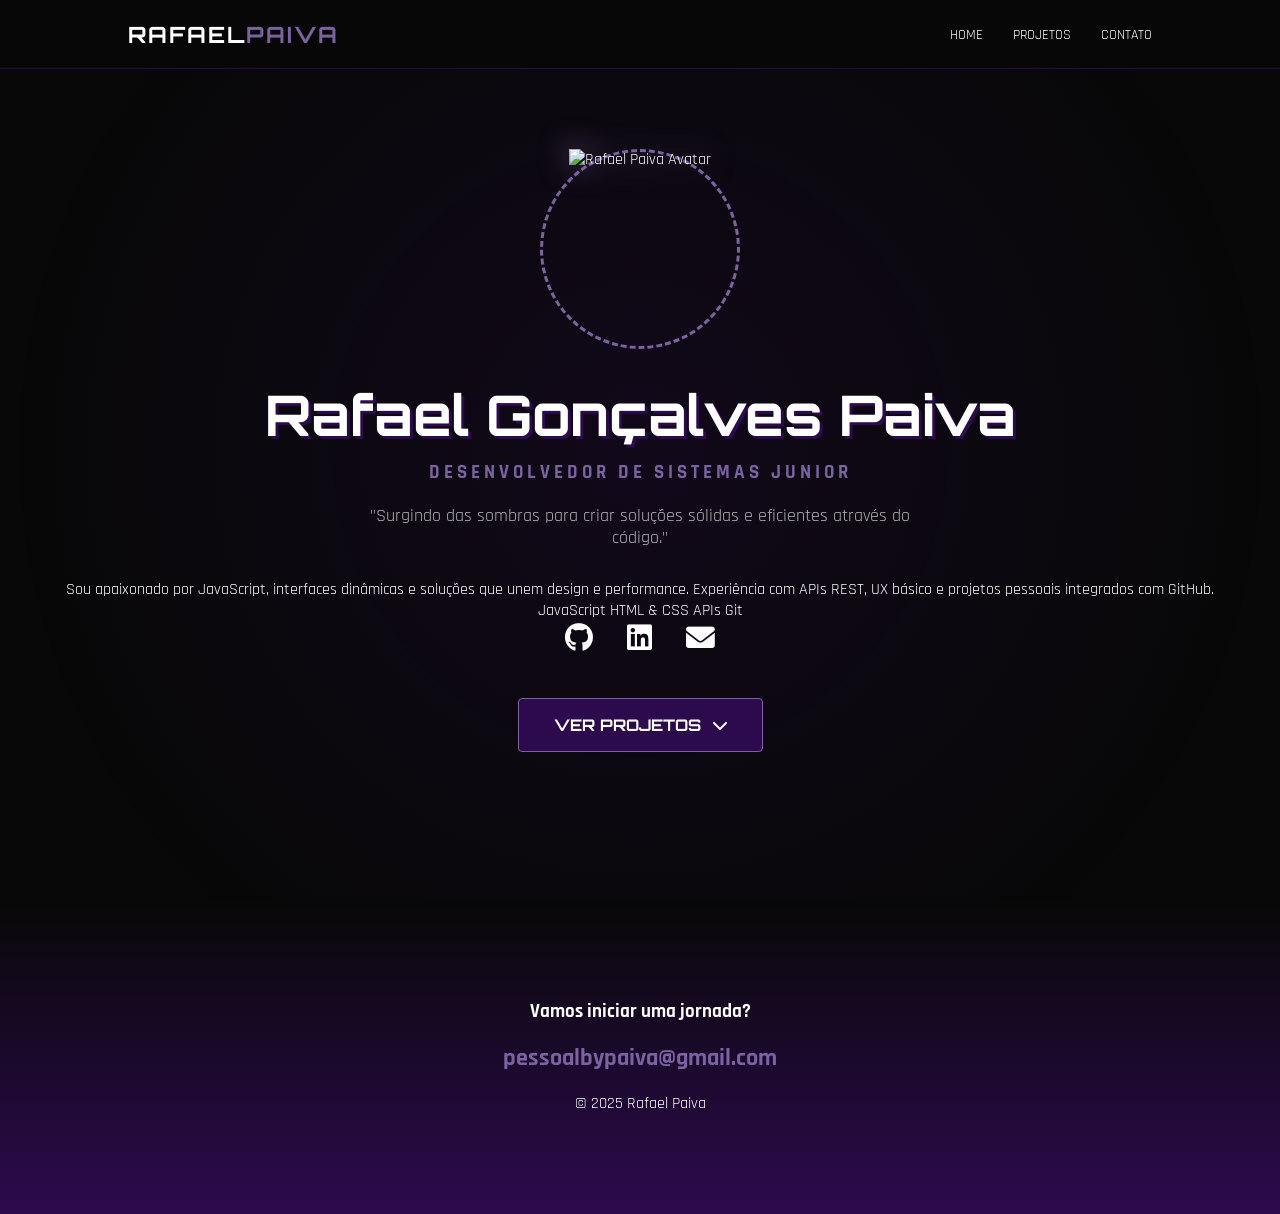
==== commit cfcba568: "Remove 'Estética Gengar' from footer" ====
--- a/index.html
+++ b/index.html
@@ -59,7 +59,7 @@
         <div class="footer-content">
             <h3>Vamos iniciar uma jornada?</h3>
             <a href="mailto:pessoalbypaiva@gmail.com" class="contact-link">pessoalbypaiva@gmail.com</a>
-            <p>&copy; 2025 Rafael Paiva | Estética Gengar 👻</p>
+            <p>&copy; 2025 Rafael Paiva</p>
         </div>
     </footer>
 
